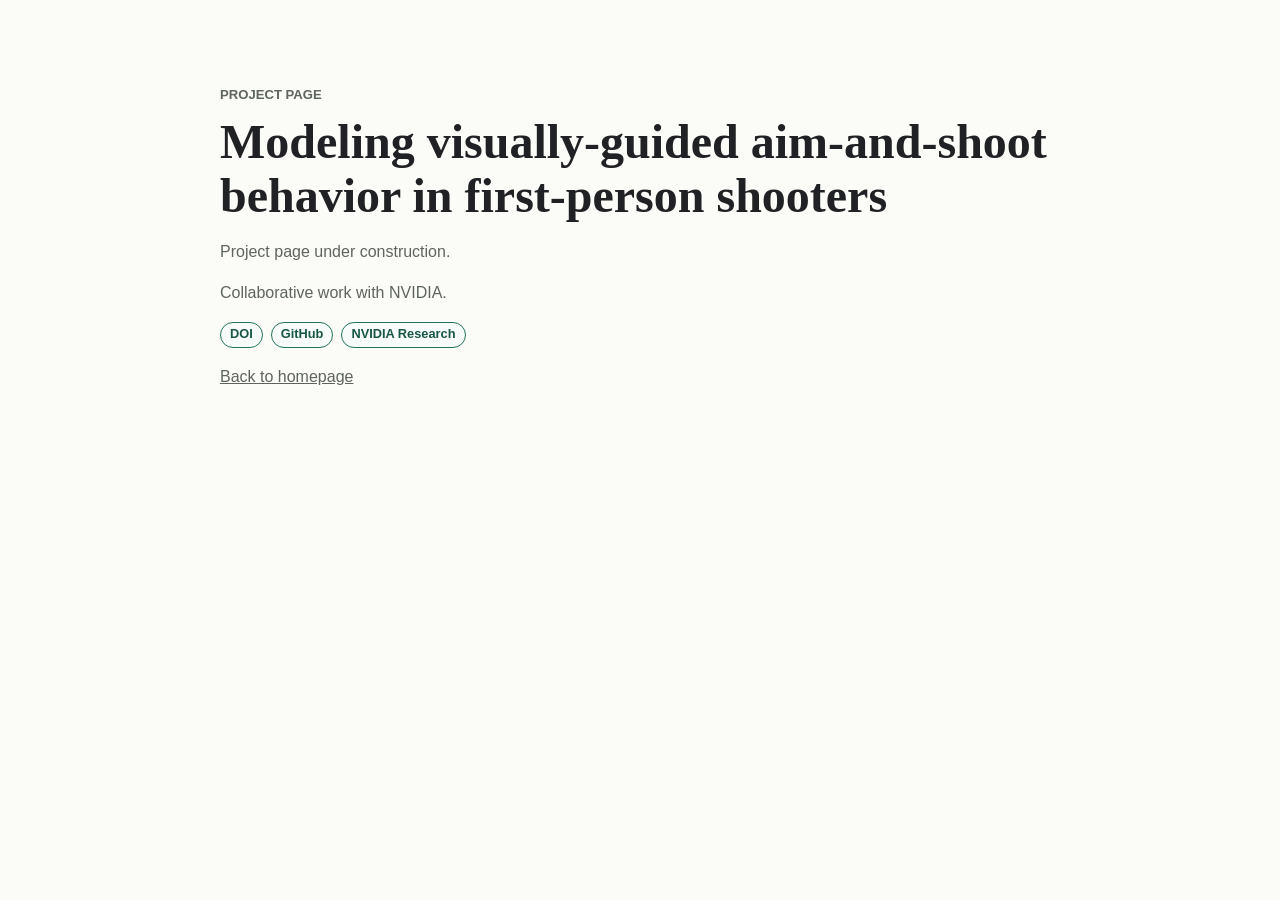
==== docs/projects/aim-and-shoot/index.html @ 89028251 "Update" ====
<!DOCTYPE html>
<html lang="en">
<head>
    <meta charset="UTF-8">
    <meta name="viewport" content="width=device-width, initial-scale=1.0">
    <title>Aim-and-Shoot Project</title>
    <meta name="description" content="Project page placeholder for Modeling visually-guided aim-and-shoot behavior in first-person shooters.">
    <link rel="stylesheet" href="../../config/design.css?v=20260623l">
    <link rel="stylesheet" href="../../styles.css?v=20260623l">
</head>
<body>
    <main class="project-page">
        <section class="page-section">
            <div class="section-inner project-placeholder">
                <p class="status-label">Project page</p>
                <h1>Modeling visually-guided aim-and-shoot behavior in first-person shooters</h1>
                <p>Project page under construction.</p>
                <p>Collaborative work with NVIDIA.</p>
                <div class="publication-links">
                    <a class="text-link" href="https://doi.org/10.1016/j.ijhcs.2025.103503" target="_blank" rel="noopener noreferrer">DOI</a>
                    <a class="text-link" href="https://github.com/jsyoon-k5/Aim-and-Shoot" target="_blank" rel="noopener noreferrer">GitHub</a>
                    <a class="text-link" href="https://research.nvidia.com/publication/2025-04_modeling-visually-guided-aim-and-shoot-behavior-first-person-shoters" target="_blank" rel="noopener noreferrer">NVIDIA Research</a>
                </div>
                <p><a href="../../">Back to homepage</a></p>
            </div>
        </section>
    </main>
</body>
</html>
---- docs/config/design.css ----
:root {
    /* Edit this file for visual-only changes: colors, fonts, spacing, widths, and radii. */
    --font-heading: Georgia, "Times New Roman", serif;
    --font-body: Arial, Helvetica, sans-serif;

    --color-page: #fbfbf8;
    --color-surface: #ffffff;
    --color-surface-muted: #eef4f1;
    --color-hero: #202724;
    --color-hero-soft: #2f3d37;
    --color-text: #202124;
    --color-text-muted: #5e655f;
    --color-text-on-dark: #f8faf7;
    --color-border: #d9ded8;
    --color-accent: #23745e;
    --color-accent-strong: #185747;
    --color-accent-soft: #d7eae3;
    --color-warm: #b15f3f;
    --color-disabled: #8b928d;

    --shadow-card: 0 16px 32px rgba(22, 28, 24, 0.08);
    --shadow-subtle: 0 8px 20px rgba(22, 28, 24, 0.06);

    --page-max-width: 1120px;
    --content-max-width: 840px;
    --hero-portrait-width: 270px;
    --publication-thumbnail-width: 260px;
    --section-padding-y: 84px;
    --section-padding-x: 24px;
    --card-radius: 8px;
    --button-radius: 999px;
    --border-width: 1px;
    --nav-height: 64px;
}

@media (max-width: 760px) {
    :root {
        --section-padding-y: 56px;
        --section-padding-x: 18px;
        --hero-portrait-width: 220px;
        --publication-thumbnail-width: 100%;
    }
}
---- docs/styles.css ----
* {
    box-sizing: border-box;
}

html {
    scroll-behavior: smooth;
}

body {
    margin: 0;
    background: var(--color-page);
    color: var(--color-text);
    font-family: var(--font-body);
    line-height: 1.6;
}

img,
iframe,
video {
    display: block;
    max-width: 100%;
}

a {
    color: inherit;
}

.skip-link {
    position: absolute;
    left: 16px;
    top: -48px;
    z-index: 20;
    background: var(--color-accent);
    color: white;
    padding: 8px 12px;
    border-radius: var(--card-radius);
    text-decoration: none;
}

.skip-link:focus {
    top: 16px;
}

.site-header {
    position: sticky;
    top: 0;
    z-index: 10;
    min-height: var(--nav-height);
    background: rgba(251, 251, 248, 0.92);
    border-bottom: var(--border-width) solid var(--color-border);
    backdrop-filter: blur(10px);
}

.site-nav {
    width: min(100%, var(--page-max-width));
    min-height: var(--nav-height);
    margin: 0 auto;
    padding: 0 var(--section-padding-x);
    display: flex;
    align-items: center;
    justify-content: flex-end;
    gap: 24px;
}

.nav-links {
    display: flex;
    align-items: center;
    justify-content: flex-end;
    flex-wrap: wrap;
    gap: 8px 18px;
    margin: 0;
    padding: 0;
    list-style: none;
    color: var(--color-text-muted);
    font-size: 0.95rem;
}

.nav-links a {
    text-decoration: none;
}

.nav-links a:hover,
.nav-links a:focus-visible {
    color: var(--color-accent-strong);
}

.hero-section {
    background:
        linear-gradient(135deg, rgba(35, 116, 94, 0.2), rgba(177, 95, 63, 0.14)),
        var(--color-hero);
    color: var(--color-text-on-dark);
    padding: calc(var(--section-padding-y) + 18px) var(--section-padding-x);
}

.page-section {
    padding: var(--section-padding-y) var(--section-padding-x);
}

.section-muted {
    background: var(--color-surface-muted);
}

.section-inner {
    width: min(100%, var(--page-max-width));
    margin: 0 auto;
}

.hero-grid {
    display: grid;
    grid-template-columns: minmax(180px, var(--hero-portrait-width)) minmax(0, 1fr);
    align-items: center;
    gap: clamp(32px, 7vw, 84px);
}

.portrait-frame {
    width: var(--hero-portrait-width);
    max-width: 100%;
    justify-self: center;
    box-shadow: var(--shadow-card);
}

.portrait-frame img {
    width: 100%;
    aspect-ratio: 3 / 4;
    object-fit: cover;
}

.hero-copy {
    max-width: var(--content-max-width);
}

.eyebrow,
.status-label {
    margin: 0 0 10px;
    color: var(--color-accent-soft);
    font-size: 0.82rem;
    font-weight: 700;
    letter-spacing: 0;
    text-transform: uppercase;
}

.hero-copy h1,
.section-heading h1 {
    margin: 0;
    font-family: var(--font-heading);
    font-weight: 700;
    line-height: 1.12;
}

.hero-copy h1 {
    font-size: clamp(2.5rem, 7vw, 4.8rem);
}

.hero-copy p {
    margin: 18px 0 0;
    color: rgba(248, 250, 247, 0.9);
    font-size: 1.08rem;
}

.hero-copy a:not(.button-link) {
    color: #f4d182;
    text-decoration-thickness: 1px;
    text-underline-offset: 3px;
}

.hero-actions {
    display: flex;
    flex-wrap: wrap;
    gap: 12px;
    margin-top: 28px;
}

.hero-copy .cv-updated {
    margin-top: 10px;
    color: rgba(248, 250, 247, 0.72);
    font-size: 0.92rem;
}

.button-link,
.text-link {
    display: inline-flex;
    align-items: center;
    justify-content: center;
    min-height: 36px;
    text-decoration: none;
    font-weight: 700;
}

.button-link {
    padding: 8px 16px;
    border-radius: var(--button-radius);
    border: 1px solid rgba(255, 255, 255, 0.45);
    color: var(--color-text-on-dark);
}

.button-link.is-primary {
    background: var(--color-accent-soft);
    border-color: var(--color-accent-soft);
    color: var(--color-accent-strong);
}

.button-link:hover,
.button-link:focus-visible {
    transform: translateY(-1px);
}

.section-heading {
    max-width: var(--content-max-width);
    margin-bottom: 34px;
}

.section-heading h1 {
    color: var(--color-text);
    font-size: clamp(2rem, 4vw, 3rem);
}

.section-heading p {
    margin: 12px 0 0;
    color: var(--color-text-muted);
    font-size: 1rem;
}

.publication-group + .publication-group {
    margin-top: 54px;
}

.publication-group h2,
.skill-card h2,
.misc-body h2 {
    margin: 0;
    font-family: var(--font-heading);
    line-height: 1.2;
}

.publication-group h2 {
    margin-bottom: 18px;
    font-size: 1.45rem;
}

.publication-list {
    display: grid;
    gap: 18px;
}

.co-author-papers .publication-list {
    gap: 10px;
}

.publication-card {
    display: grid;
    grid-template-columns: 1fr;
    gap: 22px;
    padding: 22px;
    background: var(--color-surface);
    border: var(--border-width) solid var(--color-border);
    border-radius: var(--card-radius);
    box-shadow: var(--shadow-subtle);
}

.publication-card.has-thumbnail {
    grid-template-columns: minmax(180px, var(--publication-thumbnail-width)) minmax(0, 1fr);
}

.publication-card.is-compact {
    padding: 14px 16px;
    gap: 10px;
    box-shadow: none;
}

.publication-media {
    margin: 0;
    align-self: start;
    background: #f2f4f1;
}

.publication-media img {
    width: 100%;
    aspect-ratio: 4 / 3;
    object-fit: cover;
}

.publication-body h3 {
    margin: 0;
    font-size: 1.22rem;
    line-height: 1.35;
}

.publication-card.is-compact .publication-body {
    display: grid;
    grid-template-columns: minmax(0, 1fr) auto;
    column-gap: 16px;
    align-items: start;
}

.publication-card.is-compact .status-label,
.publication-card.is-compact h3,
.publication-card.is-compact .publication-authors,
.publication-card.is-compact .publication-venue,
.publication-card.is-compact .publication-note {
    grid-column: 1;
}

.publication-card.is-compact .status-label {
    margin-bottom: 4px;
    font-size: 0.72rem;
}

.publication-card.is-compact h3 {
    font-size: 1.02rem;
    line-height: 1.28;
}

.publication-card.is-compact .publication-authors,
.publication-card.is-compact .publication-venue,
.publication-card.is-compact .publication-note {
    margin-top: 4px;
    font-size: 0.9rem;
    line-height: 1.4;
}

.publication-body h3 a {
    color: var(--color-text);
    text-decoration-color: var(--color-accent);
    text-decoration-thickness: 1px;
    text-underline-offset: 4px;
}

.publication-body h3 a:hover,
.publication-body h3 a:focus-visible {
    color: var(--color-accent-strong);
}

.status-label {
    color: var(--color-warm);
}

.publication-authors,
.publication-venue,
.publication-note {
    margin: 8px 0 0;
    color: var(--color-text-muted);
}

.publication-authors {
    color: var(--color-text);
}

.publication-note {
    color: var(--color-accent-strong);
    font-weight: 700;
}

.publication-links {
    display: flex;
    flex-wrap: wrap;
    gap: 8px;
    margin-top: 14px;
}

.publication-card.is-compact .publication-links {
    grid-column: 2;
    grid-row: 1 / span 4;
    align-self: center;
    margin-top: 0;
    justify-content: flex-end;
    flex-wrap: nowrap;
}

.text-link {
    min-height: 26px;
    padding: 3px 9px;
    border: var(--border-width) solid var(--color-accent);
    border-radius: var(--button-radius);
    color: var(--color-accent-strong);
    background: #f7fbf9;
    font-size: 0.8rem;
    line-height: 1;
    white-space: nowrap;
}

.text-link:hover,
.text-link:focus-visible {
    background: var(--color-accent-soft);
}

.text-link.is-disabled {
    border-color: var(--color-border);
    color: var(--color-disabled);
    background: #f4f5f3;
}

.skill-grid,
.misc-grid {
    display: grid;
    grid-template-columns: repeat(3, minmax(0, 1fr));
    gap: 18px;
}

.skill-card,
.misc-card {
    background: var(--color-surface);
    border: var(--border-width) solid var(--color-border);
    border-radius: var(--card-radius);
    box-shadow: var(--shadow-subtle);
}

.skill-card {
    min-height: 100%;
    padding: 22px;
    display: flex;
    justify-content: space-between;
    gap: 18px;
}

.skill-card h2,
.misc-body h2 {
    font-size: 1.25rem;
}

.compact-list {
    margin: 14px 0 0;
    padding-left: 18px;
    color: var(--color-text-muted);
}

.compact-list li + li {
    margin-top: 8px;
}

.note {
    margin: 14px 0 0;
    color: var(--color-text);
    font-weight: 700;
}

.skill-image {
    flex: 0 0 90px;
    align-self: flex-start;
}

.skill-image img {
    width: 90px;
    height: 90px;
    object-fit: cover;
}

.misc-grid {
    grid-template-columns: repeat(2, minmax(0, 1fr));
}

.misc-card {
    overflow: hidden;
}

.media-frame {
    width: 100%;
    aspect-ratio: 16 / 9;
    background: var(--color-hero-soft);
}

.media-frame iframe,
.media-frame img,
.media-frame video,
.media-placeholder {
    width: 100%;
    height: 100%;
    border: 0;
}

.media-frame img,
.media-frame video {
    object-fit: cover;
}

.media-placeholder {
    display: grid;
    place-items: center;
    border: 1px dashed rgba(248, 250, 247, 0.5);
    color: rgba(248, 250, 247, 0.9);
    font-weight: 700;
    text-align: center;
    padding: 24px;
}

.misc-body {
    padding: 22px;
}

.misc-body p {
    margin: 12px 0 0;
    color: var(--color-text-muted);
}

.project-page {
    min-height: 100vh;
}

.project-placeholder {
    max-width: var(--content-max-width);
}

.project-placeholder h1 {
    margin: 0;
    font-family: var(--font-heading);
    font-size: clamp(2rem, 4vw, 3rem);
    line-height: 1.12;
}

.project-placeholder p {
    color: var(--color-text-muted);
}

@media (max-width: 920px) {
    .publication-card.has-thumbnail,
    .skill-grid,
    .misc-grid {
        grid-template-columns: 1fr;
    }

    .skill-card {
        min-height: auto;
    }
}

@media (max-width: 760px) {
    .site-nav {
        align-items: flex-start;
        flex-direction: column;
        justify-content: center;
        gap: 8px;
        padding-top: 12px;
        padding-bottom: 12px;
    }

    .nav-links {
        justify-content: flex-start;
    }

    .hero-grid {
        grid-template-columns: 1fr;
        text-align: left;
    }

    .portrait-frame {
        justify-self: start;
    }

    .publication-card,
    .skill-card,
    .misc-body {
        padding: 18px;
    }

    .publication-card.is-compact .publication-body {
        display: block;
    }

    .publication-card.is-compact .publication-links {
        justify-content: flex-start;
        margin-top: 10px;
    }
}
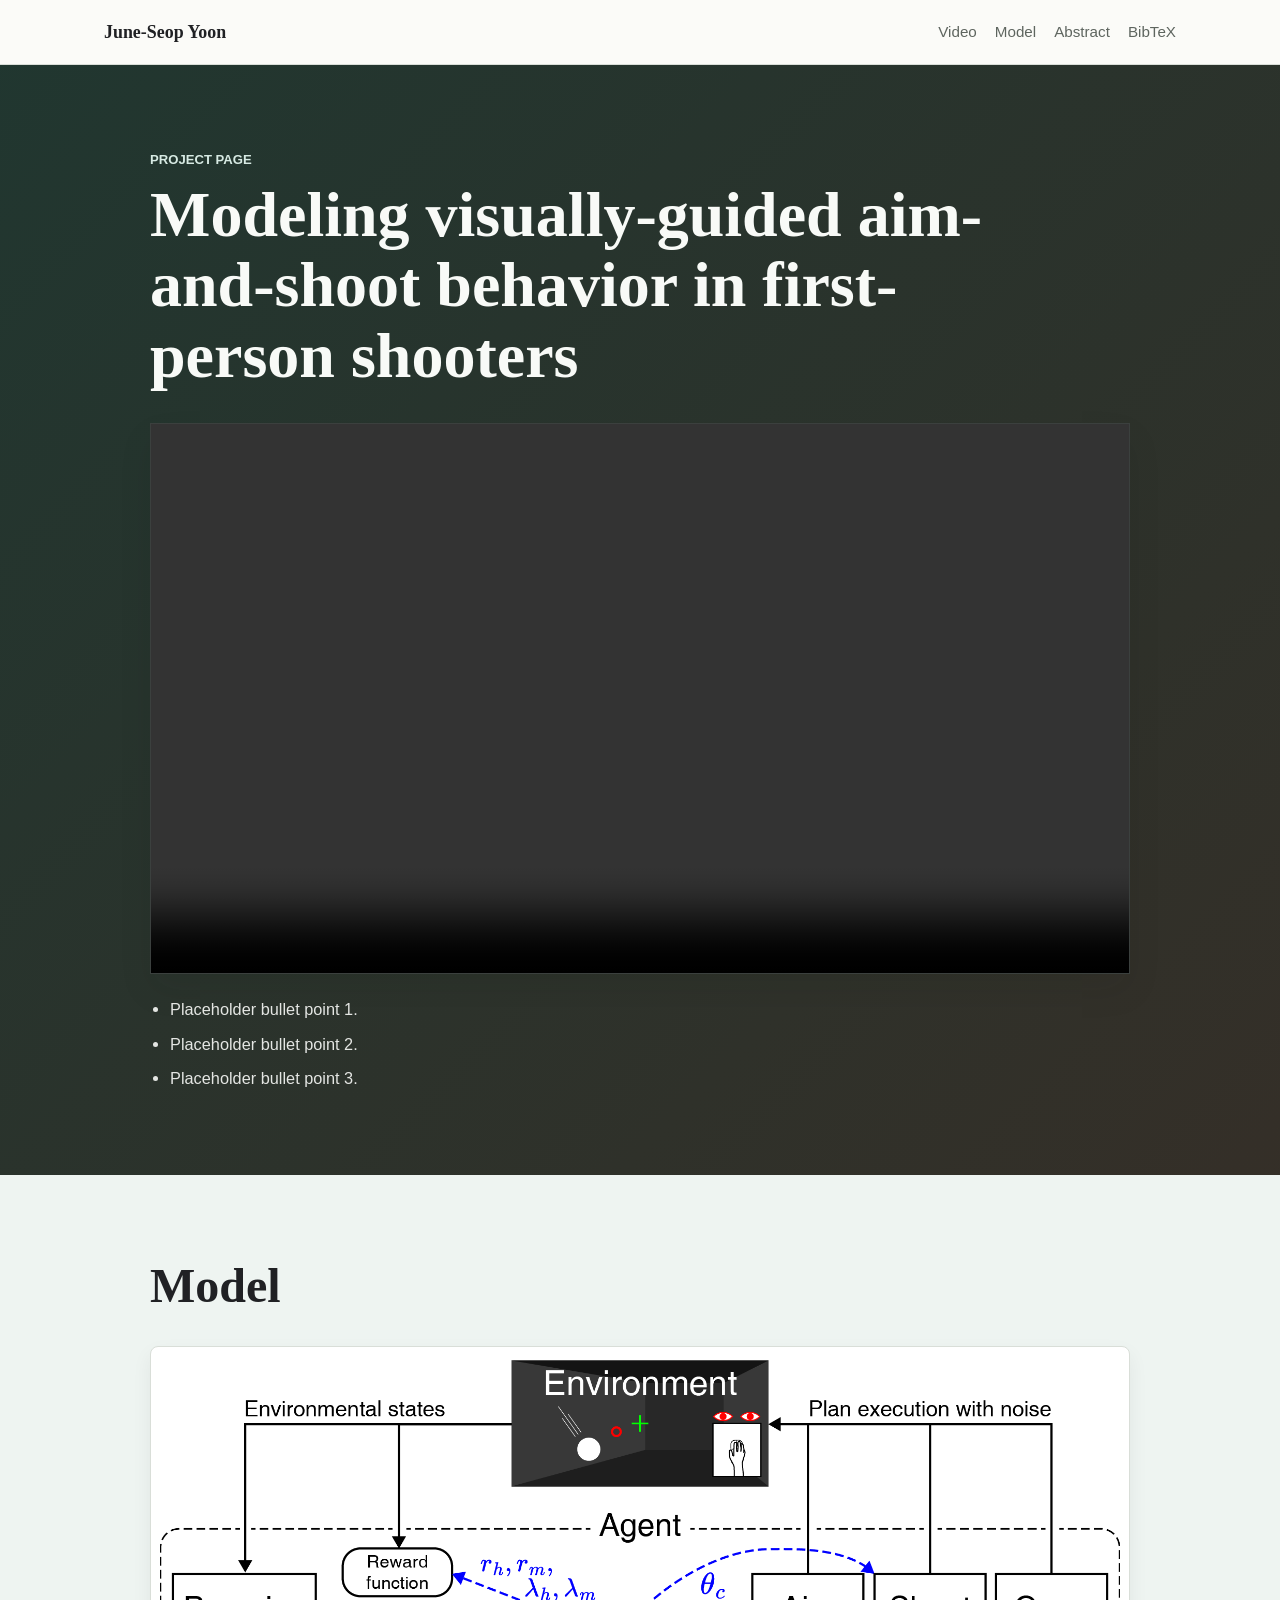
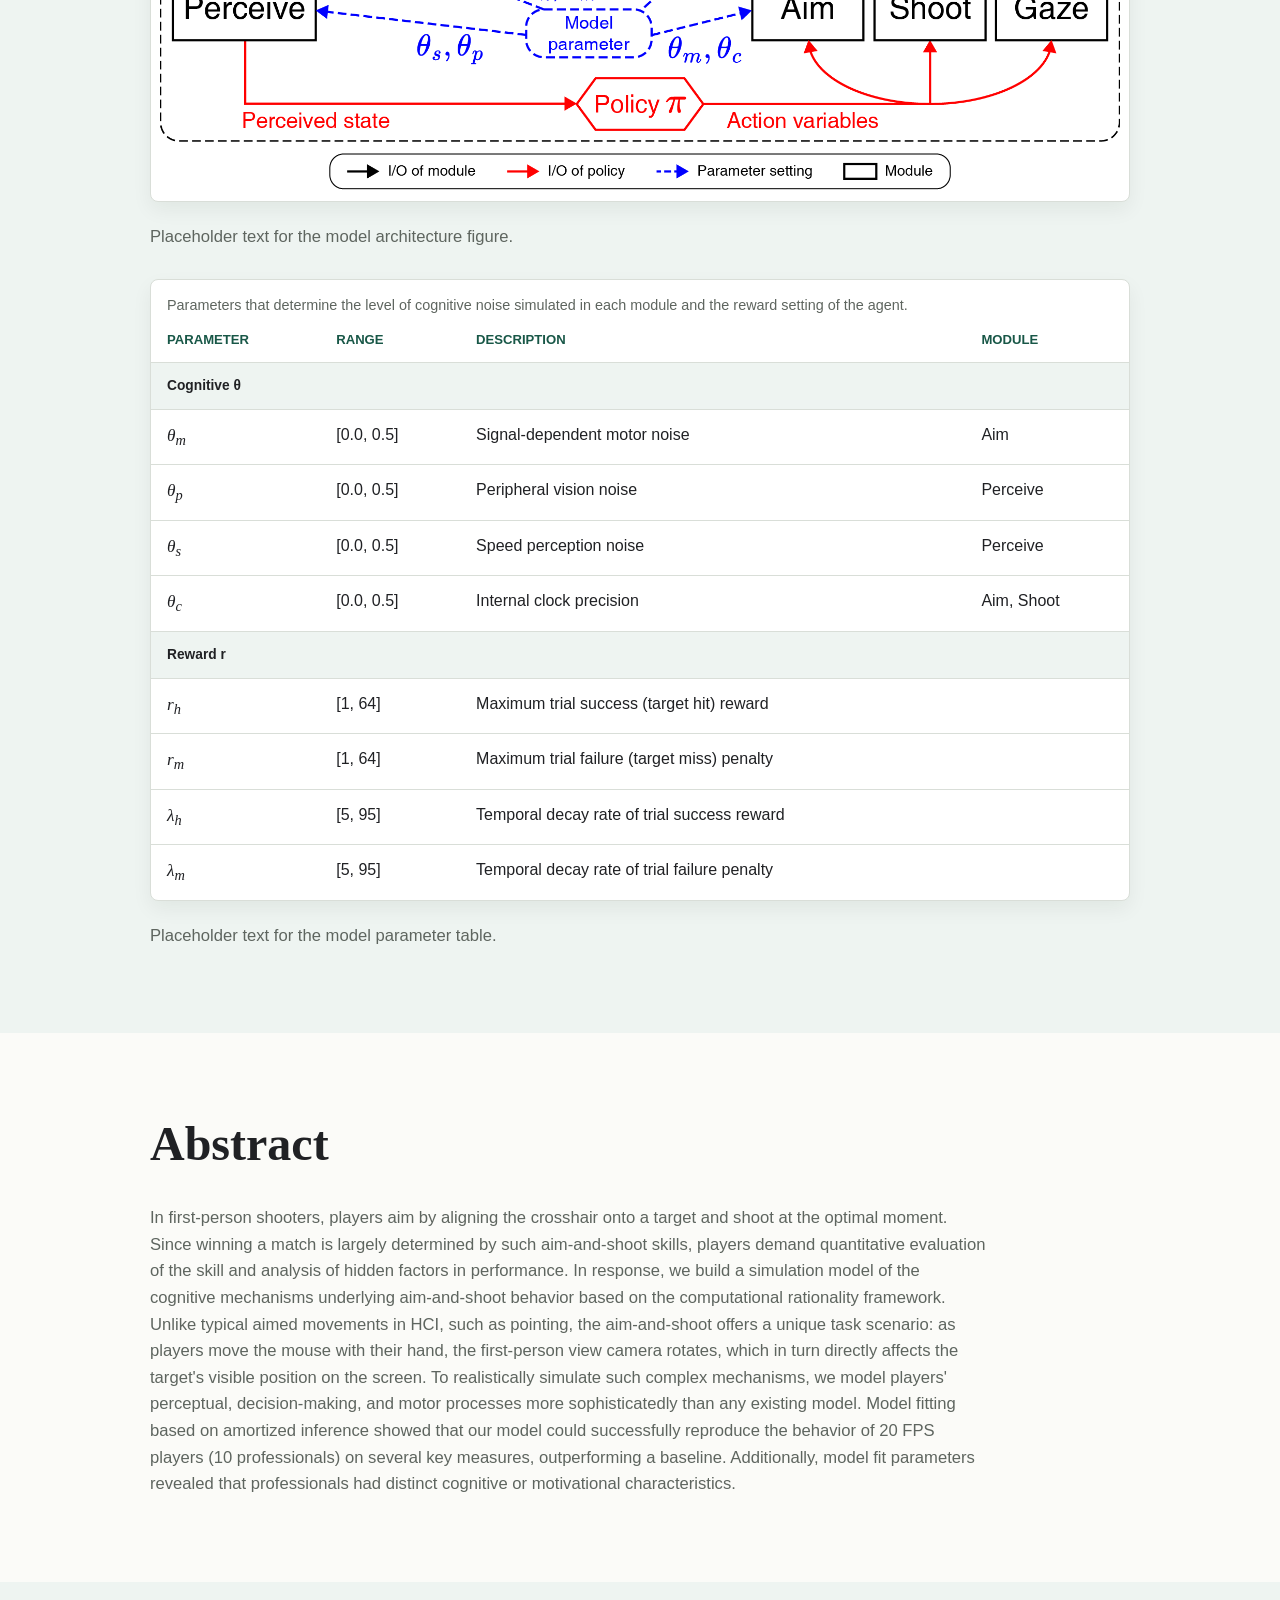
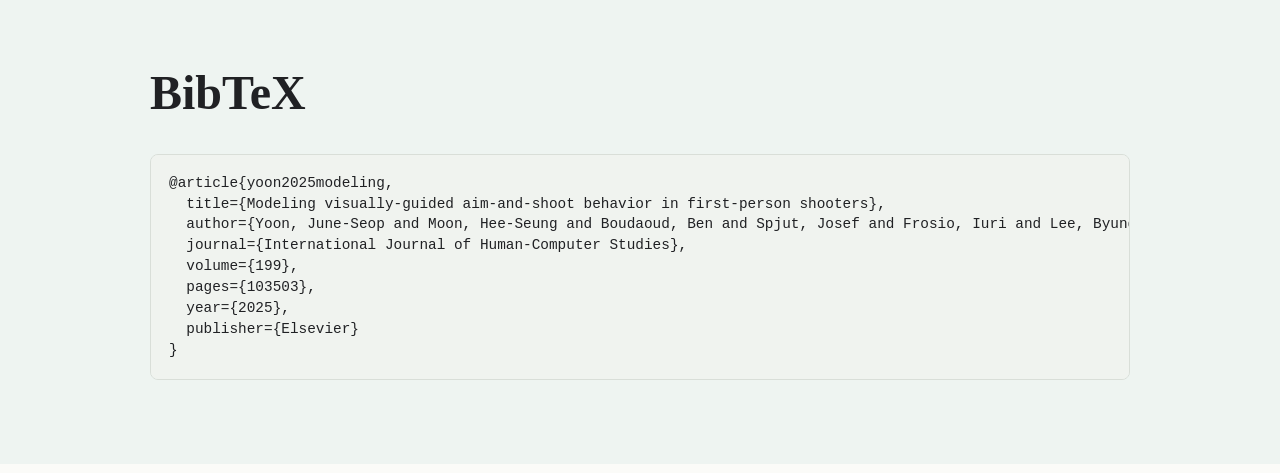
==== commit 890d17f9: "Update" ====
--- a/docs/projects/aim-and-shoot/index.html
+++ b/docs/projects/aim-and-shoot/index.html
@@ -3,25 +3,146 @@
 <head>
     <meta charset="UTF-8">
     <meta name="viewport" content="width=device-width, initial-scale=1.0">
-    <title>Aim-and-Shoot Project</title>
-    <meta name="description" content="Project page placeholder for Modeling visually-guided aim-and-shoot behavior in first-person shooters.">
-    <link rel="stylesheet" href="../../config/design.css?v=20260623l">
-    <link rel="stylesheet" href="../../styles.css?v=20260623l">
+    <title>Aim-and-Shoot Project | June-Seop Yoon</title>
+    <meta name="description" content="Project page for Modeling visually-guided aim-and-shoot behavior in first-person shooters.">
+    <link rel="stylesheet" href="../../config/design.css?v=20260623m">
+    <link rel="stylesheet" href="../../styles.css?v=20260623m">
 </head>
 <body>
-    <main class="project-page">
-        <section class="page-section">
-            <div class="section-inner project-placeholder">
-                <p class="status-label">Project page</p>
+    <a class="skip-link" href="#main">Skip to main content</a>
+
+    <header class="site-header">
+        <nav class="site-nav project-nav" aria-label="Project">
+            <a class="nav-home-link" href="../../">June-Seop Yoon</a>
+            <ul class="nav-links">
+                <li><a href="#video">Video</a></li>
+                <li><a href="#model">Model</a></li>
+                <li><a href="#abstract">Abstract</a></li>
+                <li><a href="#bibtex">BibTeX</a></li>
+            </ul>
+        </nav>
+    </header>
+
+    <main id="main" class="project-page aim-project">
+        <section id="video" class="project-section project-intro-section">
+            <div class="section-inner project-narrow">
+                <p class="eyebrow">Project Page</p>
                 <h1>Modeling visually-guided aim-and-shoot behavior in first-person shooters</h1>
-                <p>Project page under construction.</p>
-                <p>Collaborative work with NVIDIA.</p>
-                <div class="publication-links">
-                    <a class="text-link" href="https://doi.org/10.1016/j.ijhcs.2025.103503" target="_blank" rel="noopener noreferrer">DOI</a>
-                    <a class="text-link" href="https://github.com/jsyoon-k5/Aim-and-Shoot" target="_blank" rel="noopener noreferrer">GitHub</a>
-                    <a class="text-link" href="https://research.nvidia.com/publication/2025-04_modeling-visually-guided-aim-and-shoot-behavior-first-person-shoters" target="_blank" rel="noopener noreferrer">NVIDIA Research</a>
+                <video class="project-video" src="../../assets/videos/aim_and_shoot_video.mp4" autoplay muted loop playsinline controls aria-label="Aim-and-shoot behavior demonstration video"></video>
+                <ul class="project-bullets">
+                    <li>Placeholder bullet point 1.</li>
+                    <li>Placeholder bullet point 2.</li>
+                    <li>Placeholder bullet point 3.</li>
+                </ul>
+            </div>
+        </section>
+
+        <section id="model" class="project-section section-muted">
+            <div class="section-inner project-narrow">
+                <div class="section-heading">
+                    <h1>Model</h1>
                 </div>
-                <p><a href="../../">Back to homepage</a></p>
+                <figure class="project-figure">
+                    <img src="../../assets/images/aim_and_shoot_arch.png" alt="Architecture diagram for the aim-and-shoot model">
+                </figure>
+                <p class="project-placeholder-text">Placeholder text for the model architecture figure.</p>
+
+                <div class="table-wrap">
+                    <table class="parameter-table">
+                        <caption>Parameters that determine the level of cognitive noise simulated in each module and the reward setting of the agent.</caption>
+                        <thead>
+                            <tr>
+                                <th scope="col">Parameter</th>
+                                <th scope="col">Range</th>
+                                <th scope="col">Description</th>
+                                <th scope="col">Module</th>
+                            </tr>
+                        </thead>
+                        <tbody>
+                            <tr class="table-group-row">
+                                <th scope="rowgroup" colspan="4">Cognitive &theta;</th>
+                            </tr>
+                            <tr>
+                                <td><span class="math-symbol">&theta;<sub>m</sub></span></td>
+                                <td>[0.0, 0.5]</td>
+                                <td>Signal-dependent motor noise</td>
+                                <td>Aim</td>
+                            </tr>
+                            <tr>
+                                <td><span class="math-symbol">&theta;<sub>p</sub></span></td>
+                                <td>[0.0, 0.5]</td>
+                                <td>Peripheral vision noise</td>
+                                <td>Perceive</td>
+                            </tr>
+                            <tr>
+                                <td><span class="math-symbol">&theta;<sub>s</sub></span></td>
+                                <td>[0.0, 0.5]</td>
+                                <td>Speed perception noise</td>
+                                <td>Perceive</td>
+                            </tr>
+                            <tr>
+                                <td><span class="math-symbol">&theta;<sub>c</sub></span></td>
+                                <td>[0.0, 0.5]</td>
+                                <td>Internal clock precision</td>
+                                <td>Aim, Shoot</td>
+                            </tr>
+                            <tr class="table-group-row">
+                                <th scope="rowgroup" colspan="4">Reward r</th>
+                            </tr>
+                            <tr>
+                                <td><span class="math-symbol">r<sub>h</sub></span></td>
+                                <td>[1, 64]</td>
+                                <td>Maximum trial success (target hit) reward</td>
+                                <td></td>
+                            </tr>
+                            <tr>
+                                <td><span class="math-symbol">r<sub>m</sub></span></td>
+                                <td>[1, 64]</td>
+                                <td>Maximum trial failure (target miss) penalty</td>
+                                <td></td>
+                            </tr>
+                            <tr>
+                                <td><span class="math-symbol">&lambda;<sub>h</sub></span></td>
+                                <td>[5, 95]</td>
+                                <td>Temporal decay rate of trial success reward</td>
+                                <td></td>
+                            </tr>
+                            <tr>
+                                <td><span class="math-symbol">&lambda;<sub>m</sub></span></td>
+                                <td>[5, 95]</td>
+                                <td>Temporal decay rate of trial failure penalty</td>
+                                <td></td>
+                            </tr>
+                        </tbody>
+                    </table>
+                </div>
+                <p class="project-placeholder-text">Placeholder text for the model parameter table.</p>
+            </div>
+        </section>
+
+        <section id="abstract" class="project-section">
+            <div class="section-inner project-narrow">
+                <div class="section-heading">
+                    <h1>Abstract</h1>
+                </div>
+                <p>In first-person shooters, players aim by aligning the crosshair onto a target and shoot at the optimal moment. Since winning a match is largely determined by such aim-and-shoot skills, players demand quantitative evaluation of the skill and analysis of hidden factors in performance. In response, we build a simulation model of the cognitive mechanisms underlying aim-and-shoot behavior based on the computational rationality framework. Unlike typical aimed movements in HCI, such as pointing, the aim-and-shoot offers a unique task scenario: as players move the mouse with their hand, the first-person view camera rotates, which in turn directly affects the target's visible position on the screen. To realistically simulate such complex mechanisms, we model players' perceptual, decision-making, and motor processes more sophisticatedly than any existing model. Model fitting based on amortized inference showed that our model could successfully reproduce the behavior of 20 FPS players (10 professionals) on several key measures, outperforming a baseline. Additionally, model fit parameters revealed that professionals had distinct cognitive or motivational characteristics.</p>
+            </div>
+        </section>
+
+        <section id="bibtex" class="project-section section-muted">
+            <div class="section-inner project-narrow">
+                <div class="section-heading">
+                    <h1>BibTeX</h1>
+                </div>
+                <pre class="citation-block"><code>@article{yoon2025modeling,
+  title={Modeling visually-guided aim-and-shoot behavior in first-person shooters},
+  author={Yoon, June-Seop and Moon, Hee-Seung and Boudaoud, Ben and Spjut, Josef and Frosio, Iuri and Lee, Byungjoo and Kim, Joohwan},
+  journal={International Journal of Human-Computer Studies},
+  volume={199},
+  pages={103503},
+  year={2025},
+  publisher={Elsevier}
+}</code></pre>
             </div>
         </section>
     </main>
--- a/docs/styles.css
+++ b/docs/styles.css
@@ -62,6 +62,23 @@
     gap: 24px;
 }
 
+.project-nav {
+    justify-content: space-between;
+}
+
+.nav-home-link {
+    color: var(--color-text);
+    font-family: var(--font-heading);
+    font-size: 1.12rem;
+    font-weight: 700;
+    text-decoration: none;
+}
+
+.nav-home-link:hover,
+.nav-home-link:focus-visible {
+    color: var(--color-accent-strong);
+}
+
 .nav-links {
     display: flex;
     align-items: center;
@@ -495,19 +512,143 @@
     min-height: 100vh;
 }
 
-.project-placeholder {
+.project-section {
+    padding: var(--section-padding-y) var(--section-padding-x);
+}
+
+.project-narrow {
+    max-width: 980px;
+}
+
+.project-intro-section {
+    background:
+        linear-gradient(135deg, rgba(35, 116, 94, 0.2), rgba(177, 95, 63, 0.14)),
+        var(--color-hero);
+    color: var(--color-text-on-dark);
+}
+
+.project-intro-section h1 {
+    max-width: 880px;
+    margin: 0;
+    font-family: var(--font-heading);
+    font-size: clamp(2.2rem, 5vw, 4rem);
+    line-height: 1.1;
+}
+
+.project-video {
+    width: 100%;
+    margin-top: 32px;
+    aspect-ratio: 16 / 9;
+    background: #101614;
+    border: 1px solid rgba(255, 255, 255, 0.18);
+    box-shadow: var(--shadow-card);
+    object-fit: cover;
+}
+
+.project-bullets {
+    margin: 22px 0 0;
+    padding-left: 20px;
+    color: rgba(248, 250, 247, 0.9);
+    font-size: 1.02rem;
+}
+
+.project-bullets li + li {
+    margin-top: 8px;
+}
+
+.project-figure {
+    margin: 0;
+    background: var(--color-surface);
+    border: var(--border-width) solid var(--color-border);
+    border-radius: var(--card-radius);
+    box-shadow: var(--shadow-subtle);
+    overflow: hidden;
+}
+
+.project-figure img {
+    width: 100%;
+    object-fit: contain;
+}
+
+.project-placeholder-text,
+#abstract p {
     max-width: var(--content-max-width);
-}
-
-.project-placeholder h1 {
-    margin: 0;
-    font-family: var(--font-heading);
-    font-size: clamp(2rem, 4vw, 3rem);
-    line-height: 1.12;
-}
-
-.project-placeholder p {
+    margin: 22px 0 0;
     color: var(--color-text-muted);
+    font-size: 1.04rem;
+}
+
+.table-wrap {
+    margin-top: 28px;
+    max-width: 100%;
+    overflow-x: auto;
+    background: var(--color-surface);
+    border: var(--border-width) solid var(--color-border);
+    border-radius: var(--card-radius);
+    box-shadow: var(--shadow-subtle);
+}
+
+.parameter-table {
+    width: 100%;
+    min-width: 720px;
+    border-collapse: collapse;
+}
+
+.parameter-table caption {
+    padding: 14px 16px 0;
+    color: var(--color-text-muted);
+    font-size: 0.9rem;
+    text-align: left;
+}
+
+.parameter-table th,
+.parameter-table td {
+    padding: 12px 16px;
+    border-bottom: var(--border-width) solid var(--color-border);
+    text-align: left;
+    vertical-align: top;
+}
+
+.parameter-table th {
+    color: var(--color-accent-strong);
+    font-size: 0.82rem;
+    text-transform: uppercase;
+}
+
+.parameter-table .table-group-row th {
+    background: var(--color-surface-muted);
+    color: var(--color-text);
+    font-size: 0.86rem;
+    text-transform: none;
+}
+
+.parameter-table tr:last-child td {
+    border-bottom: 0;
+}
+
+.math-symbol {
+    color: var(--color-text);
+    font-family: Georgia, "Times New Roman", serif;
+    font-size: 1.08rem;
+    font-style: italic;
+    white-space: nowrap;
+}
+
+.citation-block {
+    margin: 0;
+    max-width: 100%;
+    overflow-x: auto;
+    padding: 18px;
+    background: #f0f3ef;
+    border: var(--border-width) solid var(--color-border);
+    border-radius: var(--card-radius);
+    color: var(--color-text);
+    font-size: 0.9rem;
+    line-height: 1.45;
+}
+
+.citation-block code {
+    font-family: Consolas, "Liberation Mono", monospace;
 }
 
 @media (max-width: 920px) {
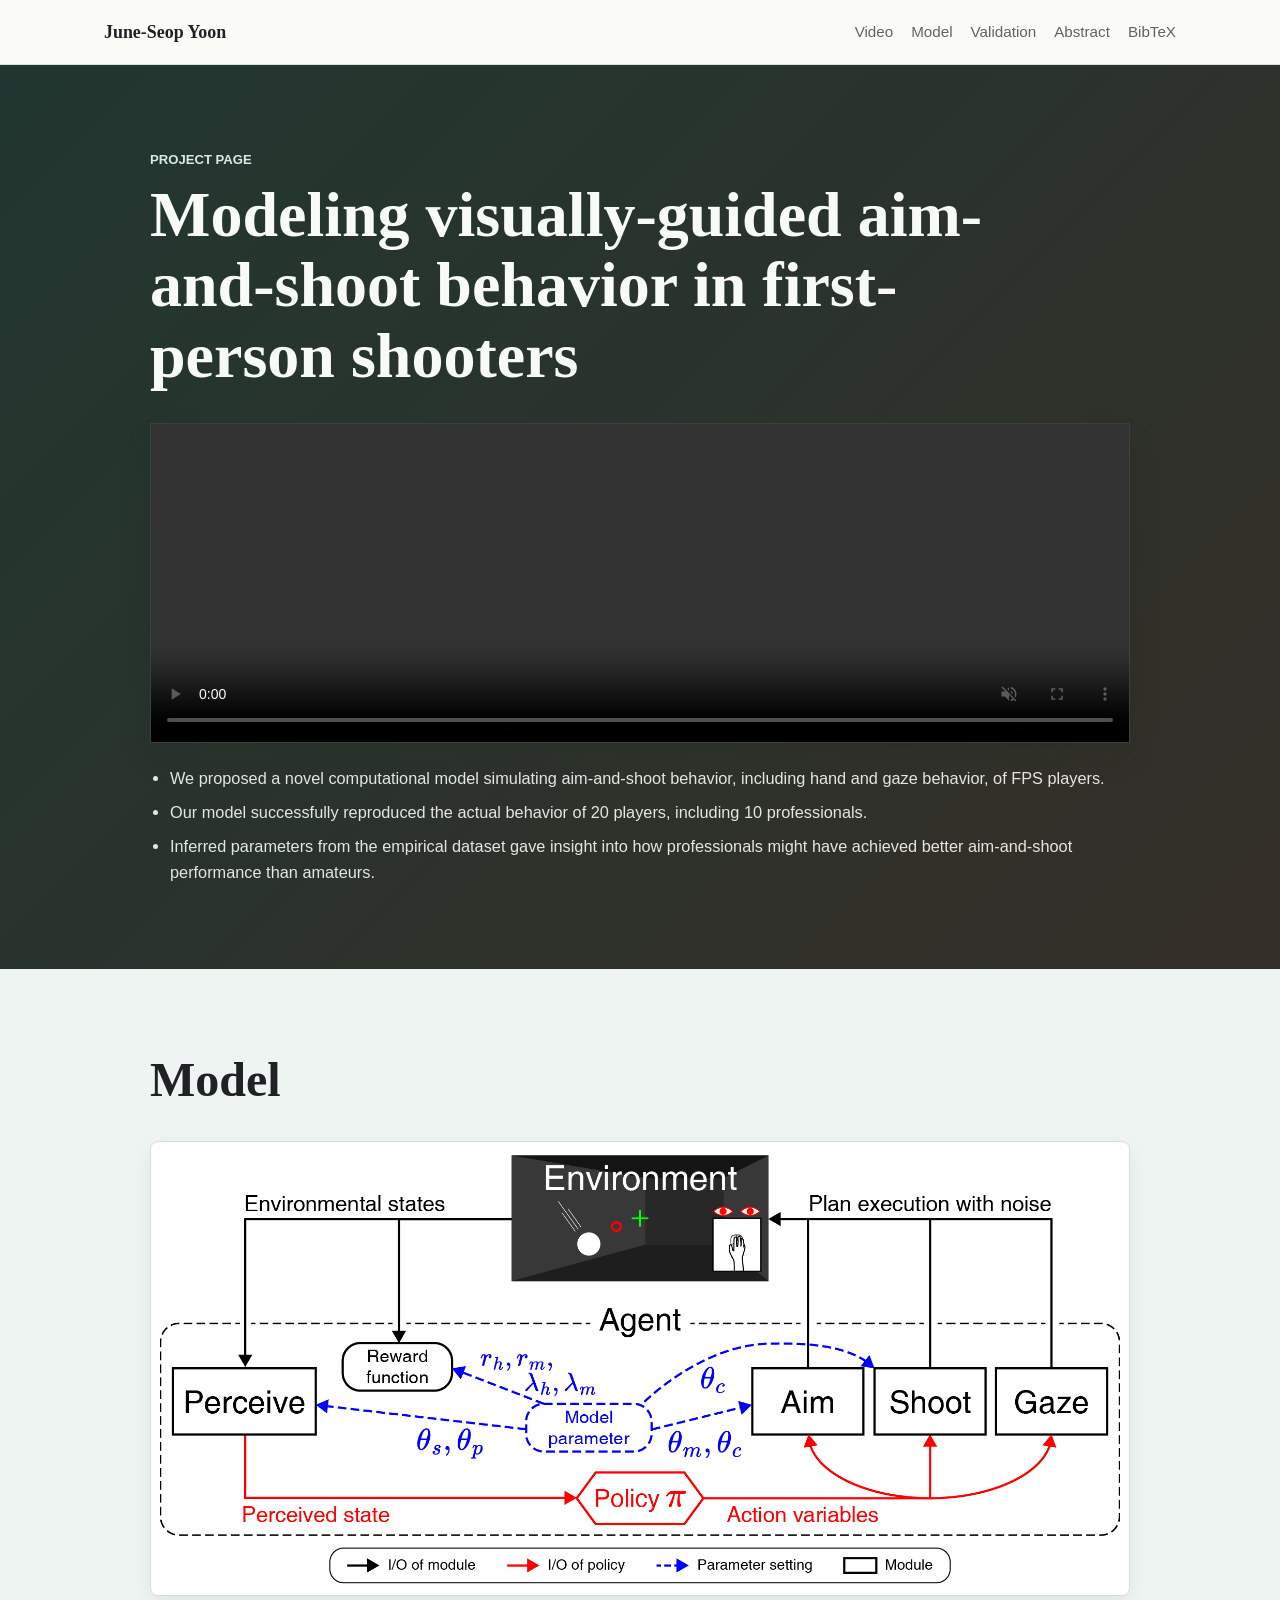
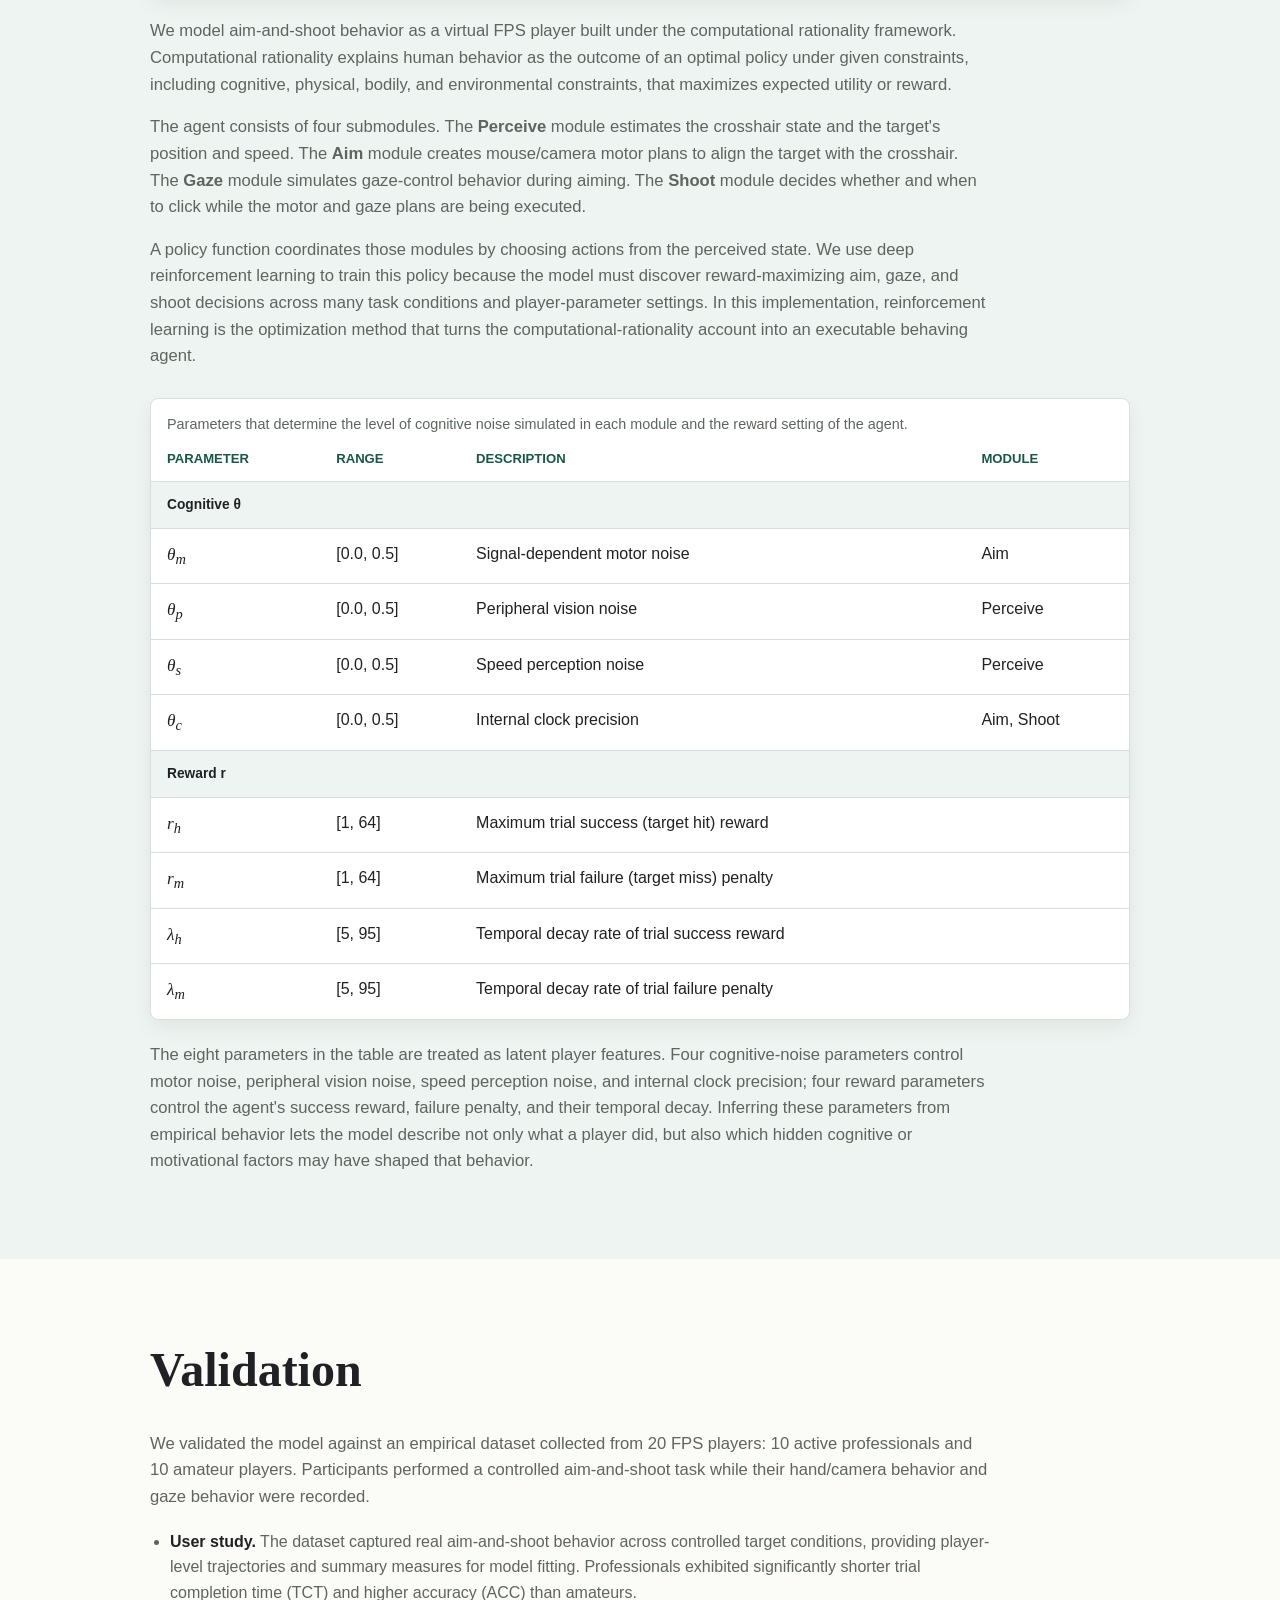
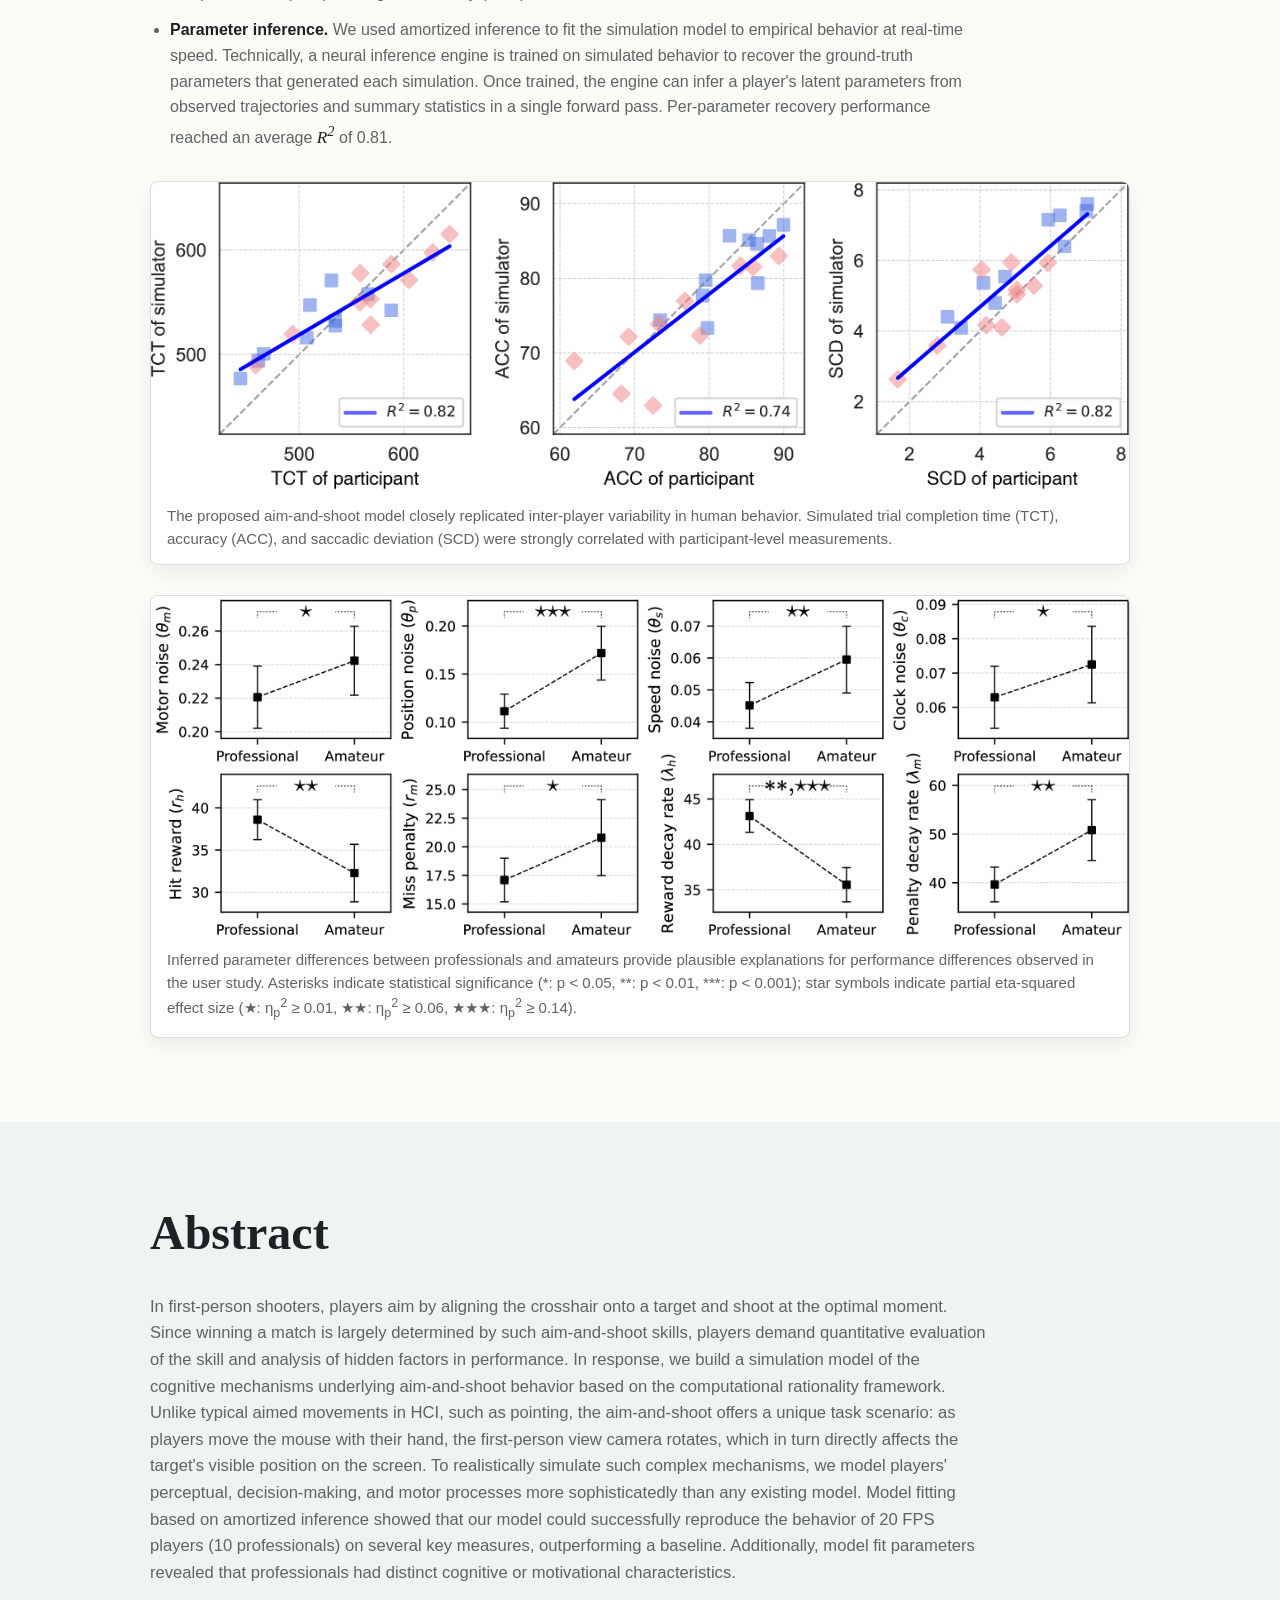
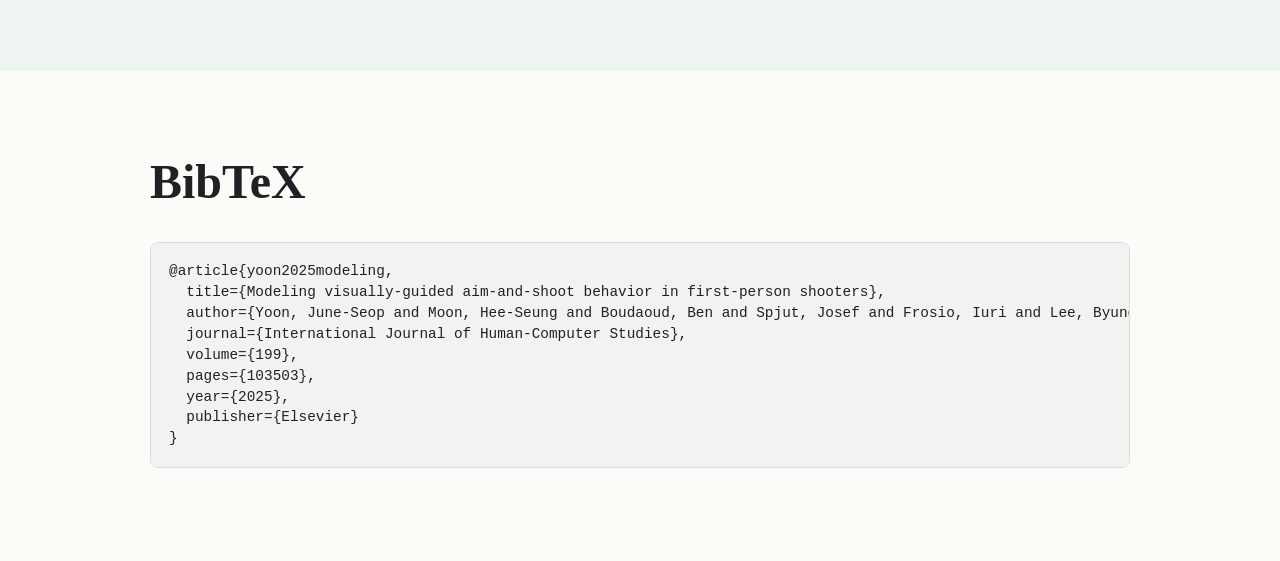
==== commit 8051825b: "Update" ====
--- a/docs/projects/aim-and-shoot/index.html
+++ b/docs/projects/aim-and-shoot/index.html
@@ -17,6 +17,7 @@
             <ul class="nav-links">
                 <li><a href="#video">Video</a></li>
                 <li><a href="#model">Model</a></li>
+                <li><a href="#validation">Validation</a></li>
                 <li><a href="#abstract">Abstract</a></li>
                 <li><a href="#bibtex">BibTeX</a></li>
             </ul>
@@ -28,11 +29,11 @@
             <div class="section-inner project-narrow">
                 <p class="eyebrow">Project Page</p>
                 <h1>Modeling visually-guided aim-and-shoot behavior in first-person shooters</h1>
-                <video class="project-video" src="../../assets/videos/aim_and_shoot_video.mp4" autoplay muted loop playsinline controls aria-label="Aim-and-shoot behavior demonstration video"></video>
+                <video class="project-video" src="../../assets/videos/aim_and_shoot_video.mp4?v=20260623h264" autoplay muted loop playsinline controls aria-label="Aim-and-shoot behavior demonstration video"></video>
                 <ul class="project-bullets">
-                    <li>Placeholder bullet point 1.</li>
-                    <li>Placeholder bullet point 2.</li>
-                    <li>Placeholder bullet point 3.</li>
+                    <li>We proposed a novel computational model simulating aim-and-shoot behavior, including hand and gaze behavior, of FPS players.</li>
+                    <li>Our model successfully reproduced the actual behavior of 20 players, including 10 professionals.</li>
+                    <li>Inferred parameters from the empirical dataset gave insight into how professionals might have achieved better aim-and-shoot performance than amateurs.</li>
                 </ul>
             </div>
         </section>
@@ -45,7 +46,11 @@
                 <figure class="project-figure">
                     <img src="../../assets/images/aim_and_shoot_arch.png" alt="Architecture diagram for the aim-and-shoot model">
                 </figure>
-                <p class="project-placeholder-text">Placeholder text for the model architecture figure.</p>
+                <div class="project-copy">
+                    <p>We model aim-and-shoot behavior as a virtual FPS player built under the computational rationality framework. Computational rationality explains human behavior as the outcome of an optimal policy under given constraints, including cognitive, physical, bodily, and environmental constraints, that maximizes expected utility or reward.</p>
+                    <p>The agent consists of four submodules. The <strong>Perceive</strong> module estimates the crosshair state and the target's position and speed. The <strong>Aim</strong> module creates mouse/camera motor plans to align the target with the crosshair. The <strong>Gaze</strong> module simulates gaze-control behavior during aiming. The <strong>Shoot</strong> module decides whether and when to click while the motor and gaze plans are being executed.</p>
+                    <p>A policy function coordinates those modules by choosing actions from the perceived state. We use deep reinforcement learning to train this policy because the model must discover reward-maximizing aim, gaze, and shoot decisions across many task conditions and player-parameter settings. In this implementation, reinforcement learning is the optimization method that turns the computational-rationality account into an executable behaving agent.</p>
+                </div>
 
                 <div class="table-wrap">
                     <table class="parameter-table">
@@ -116,11 +121,34 @@
                         </tbody>
                     </table>
                 </div>
-                <p class="project-placeholder-text">Placeholder text for the model parameter table.</p>
+                <p class="project-placeholder-text">The eight parameters in the table are treated as latent player features. Four cognitive-noise parameters control motor noise, peripheral vision noise, speed perception noise, and internal clock precision; four reward parameters control the agent's success reward, failure penalty, and their temporal decay. Inferring these parameters from empirical behavior lets the model describe not only what a player did, but also which hidden cognitive or motivational factors may have shaped that behavior.</p>
             </div>
         </section>
 
-        <section id="abstract" class="project-section">
+        <section id="validation" class="project-section">
+            <div class="section-inner project-narrow">
+                <div class="section-heading">
+                    <h1>Validation</h1>
+                </div>
+                <div class="project-copy">
+                    <p>We validated the model against an empirical dataset collected from 20 FPS players: 10 active professionals and 10 amateur players. Participants performed a controlled aim-and-shoot task while their hand/camera behavior and gaze behavior were recorded.</p>
+                    <ul class="project-text-list">
+                        <li><strong>User study.</strong> The dataset captured real aim-and-shoot behavior across controlled target conditions, providing player-level trajectories and summary measures for model fitting. Professionals exhibited significantly shorter trial completion time (TCT) and higher accuracy (ACC) than amateurs.</li>
+                        <li><strong>Parameter inference.</strong> We used amortized inference to fit the simulation model to empirical behavior at real-time speed. Technically, a neural inference engine is trained on simulated behavior to recover the ground-truth parameters that generated each simulation. Once trained, the engine can infer a player's latent parameters from observed trajectories and summary statistics in a single forward pass. Per-parameter recovery performance reached an average <span class="math-symbol">R<sup>2</sup></span> of 0.81.</li>
+                    </ul>
+                </div>
+                <figure class="project-result-figure">
+                    <img src="../../assets/images/ans_inter_player_var.png" alt="Simulator-versus-participant correlations for TCT, ACC, and SCD">
+                    <figcaption>The proposed aim-and-shoot model closely replicated inter-player variability in human behavior. Simulated trial completion time (TCT), accuracy (ACC), and saccadic deviation (SCD) were strongly correlated with participant-level measurements.</figcaption>
+                </figure>
+                <figure class="project-result-figure">
+                    <img src="../../assets/images/ans_param_anova.png" alt="Parameter differences between professional and amateur FPS players">
+                    <figcaption>Inferred parameter differences between professionals and amateurs provide plausible explanations for performance differences observed in the user study. Asterisks indicate statistical significance (*: p &lt; 0.05, **: p &lt; 0.01, ***: p &lt; 0.001); star symbols indicate partial eta-squared effect size (&#9733;: &eta;<sub>p</sub><sup>2</sup> &ge; 0.01, &#9733;&#9733;: &eta;<sub>p</sub><sup>2</sup> &ge; 0.06, &#9733;&#9733;&#9733;: &eta;<sub>p</sub><sup>2</sup> &ge; 0.14).</figcaption>
+                </figure>
+            </div>
+        </section>
+
+        <section id="abstract" class="project-section section-muted">
             <div class="section-inner project-narrow">
                 <div class="section-heading">
                     <h1>Abstract</h1>
@@ -129,7 +157,7 @@
             </div>
         </section>
 
-        <section id="bibtex" class="project-section section-muted">
+        <section id="bibtex" class="project-section">
             <div class="section-inner project-narrow">
                 <div class="section-heading">
                     <h1>BibTeX</h1>
--- a/docs/styles.css
+++ b/docs/styles.css
@@ -538,11 +538,11 @@
 .project-video {
     width: 100%;
     margin-top: 32px;
-    aspect-ratio: 16 / 9;
+    aspect-ratio: 960 / 313;
     background: #101614;
     border: 1px solid rgba(255, 255, 255, 0.18);
     box-shadow: var(--shadow-card);
-    object-fit: cover;
+    object-fit: contain;
 }
 
 .project-bullets {
@@ -570,12 +570,63 @@
     object-fit: contain;
 }
 
+.project-result-figure {
+    margin: 30px 0 0;
+    background: var(--color-surface);
+    border: var(--border-width) solid var(--color-border);
+    border-radius: var(--card-radius);
+    box-shadow: var(--shadow-subtle);
+    overflow: hidden;
+}
+
+.project-result-figure img {
+    width: 100%;
+    object-fit: contain;
+}
+
+.project-result-figure figcaption {
+    margin: 0;
+    padding: 14px 16px;
+    color: var(--color-text-muted);
+    font-size: 0.94rem;
+    line-height: 1.5;
+}
+
 .project-placeholder-text,
 #abstract p {
     max-width: var(--content-max-width);
     margin: 22px 0 0;
     color: var(--color-text-muted);
     font-size: 1.04rem;
+}
+
+.project-copy {
+    max-width: var(--content-max-width);
+    margin-top: 22px;
+}
+
+.project-copy p {
+    margin: 0;
+    color: var(--color-text-muted);
+    font-size: 1.04rem;
+}
+
+.project-copy p + p {
+    margin-top: 16px;
+}
+
+.project-text-list {
+    margin: 18px 0 0;
+    padding-left: 20px;
+    color: var(--color-text-muted);
+}
+
+.project-text-list li + li {
+    margin-top: 12px;
+}
+
+.project-text-list strong {
+    color: var(--color-text);
 }
 
 .table-wrap {
